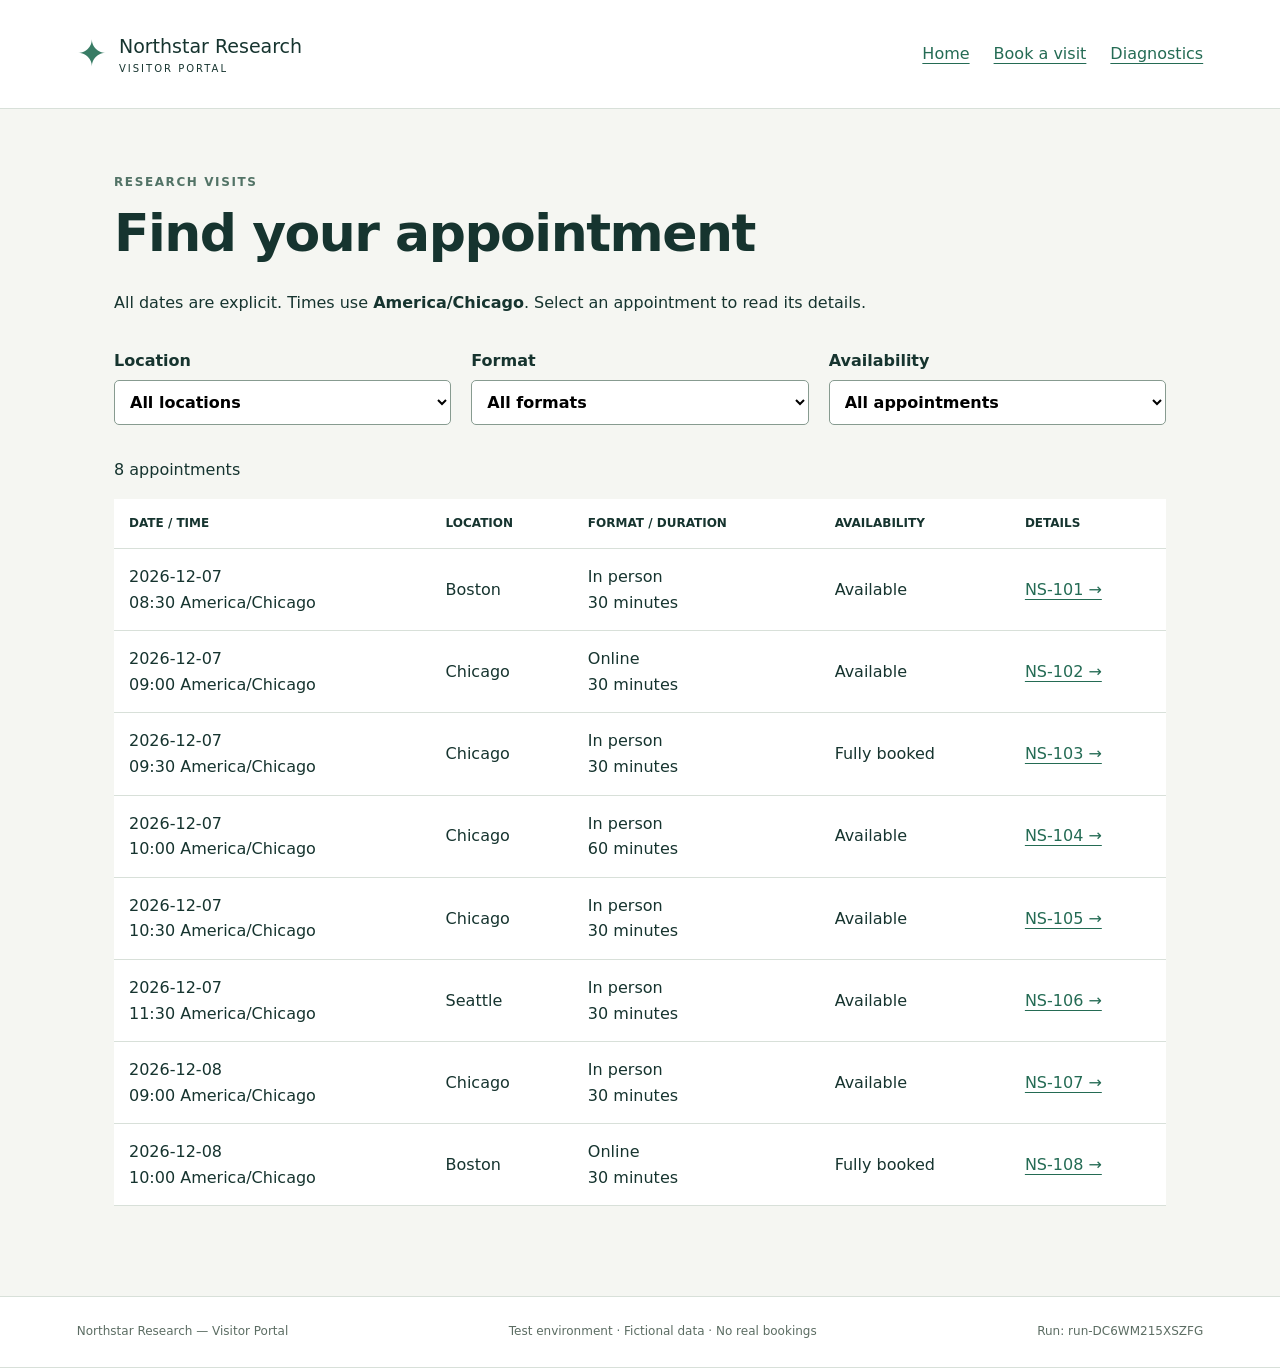
==== appointments.html @ 43f2813e "ChatGPT generated website" ====
<!doctype html>
<html lang="en"><head><meta charset="utf-8"><meta name="viewport" content="width=device-width,initial-scale=1"><title>Find your appointment | Northstar Research</title><link rel="stylesheet" href="assets/styles.css"><script defer src="assets/config.js"></script><script defer src="assets/app.js"></script></head><body data-page="appointments"><a class="skip" href="#main">Skip to content</a><header><a class="brand" href="index.html"><b class="mark">✦</b><span>Northstar Research<small>VISITOR PORTAL</small></span></a><nav aria-label="Main navigation"><a href="index.html">Home</a><a href="guidelines.html">Book a visit</a><a href="diagnostics.html">Diagnostics</a></nav></header><div id="storage-warning" role="status"></div><main id="main"><p class="eyebrow">Research visits</p><h1>Find your appointment</h1><p>All dates are explicit. Times use <strong>America/Chicago</strong>. Select an appointment to read its details.</p><div class="filters"><label>Location<select id="location"><option value="">All locations</option><option>Chicago</option><option>Boston</option><option>Seattle</option></select></label><label>Format<select id="format"><option value="">All formats</option><option>In person</option><option>Online</option></select></label><label>Availability<select id="availability"><option value="">All appointments</option><option>Available</option><option>Fully booked</option></select></label></div><div id="appointments" aria-live="polite"></div><noscript><p class="notice">The HTML reading and navigation tests work without JavaScript. Booking, filters, run tracking, code reveal, and diagnostics require JavaScript. Without JavaScript, manually retain the run parameter in links if needed; no events are recorded.</p></noscript></main><footer><span>Northstar Research — Visitor Portal</span><span>Test environment · Fictional data · No real bookings</span><span id="run-label"></span></footer></body></html>
---- assets/styles.css ----
*{box-sizing:border-box}body{margin:0;background:#f5f6f2;color:#16342f;font:16px/1.6 system-ui,sans-serif}header,footer{display:flex;justify-content:space-between;align-items:center;gap:24px;padding:25px max(6vw,20px);border-bottom:1px solid #d8e0d9;background:white}.brand{display:flex;gap:12px;align-items:center;text-decoration:none;color:inherit;font-size:19px}.mark{font-size:36px;color:#387c65}small{display:block;font-size:10px;letter-spacing:2px}nav{display:flex;gap:24px}a{color:#246b54;text-underline-offset:4px}main{max-width:1100px;margin:64px auto 90px;padding:0 24px;min-height:60vh}h1{font-size:clamp(32px,5vw,52px);line-height:1.12;letter-spacing:-1.5px;margin:12px 0 28px;max-width:850px}h2{font-size:23px;line-height:1.3}.eyebrow,.card span{font-size:12px;letter-spacing:1.6px;text-transform:uppercase;color:#527366;font-weight:700}.lead{font-size:20px;max-width:750px;color:#53665e}.cards{display:grid;grid-template-columns:repeat(2,1fr);gap:20px;margin-top:40px}.card,.panel{background:white;border:1px solid #d8e0d9;border-radius:12px;padding:28px;margin-bottom:24px}.card{text-decoration:none;color:inherit;margin:0}.card:hover{border-color:#32735a;box-shadow:0 6px 20px #17372a0d}.card p{color:#53665e}.button,button{display:inline-block;background:#215d48;color:white;border:0;border-radius:6px;padding:13px 21px;font:inherit;font-weight:600;text-decoration:none;cursor:pointer}.secondary{background:#e3ebe5;color:#173d30}.actions{display:flex;gap:14px;flex-wrap:wrap;margin:24px 0}label{display:block;font-weight:600;margin:16px 0}input,select,textarea{display:block;width:100%;font:inherit;background:white;border:1px solid #879b90;border-radius:5px;padding:11px;margin-top:7px}input[type=checkbox]{display:inline;width:auto;margin-right:10px}.filters{display:flex;gap:20px}.filters label{flex:1}form{max-width:640px}.error{color:#a52424;font-weight:600}.code{font:700 25px ui-monospace,monospace;letter-spacing:2px}table{width:100%;border-collapse:collapse;background:white}th,td{text-align:left;padding:15px;border-bottom:1px solid #d8e0d9}th{font-size:12px;text-transform:uppercase}.table-wrap{overflow:auto}dl{display:grid;grid-template-columns:180px 1fr;gap:12px}dt{font-weight:600}dd{margin:0;overflow-wrap:anywhere;white-space:pre-wrap}.notice,#storage-warning:not(:empty){padding:16px;background:#fff0cb}.badge{background:#e4eee7;padding:4px 10px;border-radius:20px;white-space:nowrap}footer{font-size:12px;flex-wrap:wrap;color:#5c6d63;border-top:1px solid #d8e0d9}.skip{position:absolute;left:-9999px}.skip:focus{left:10px;top:10px;background:white;padding:10px}:focus-visible{outline:3px solid #c88024;outline-offset:4px}button:disabled{opacity:.5;cursor:default}li{margin:10px 0}.event{padding:14px 0;border-bottom:1px solid #d8e0d9;overflow-wrap:anywhere}.event small{letter-spacing:0;font-size:12px}@media(max-width:700px){header{align-items:flex-start;flex-direction:column}nav{gap:18px}.cards{grid-template-columns:1fr}.filters{display:block}main{margin-top:35px}dl{grid-template-columns:1fr;gap:4px}dd{margin-bottom:14px}th,td{padding:10px}}
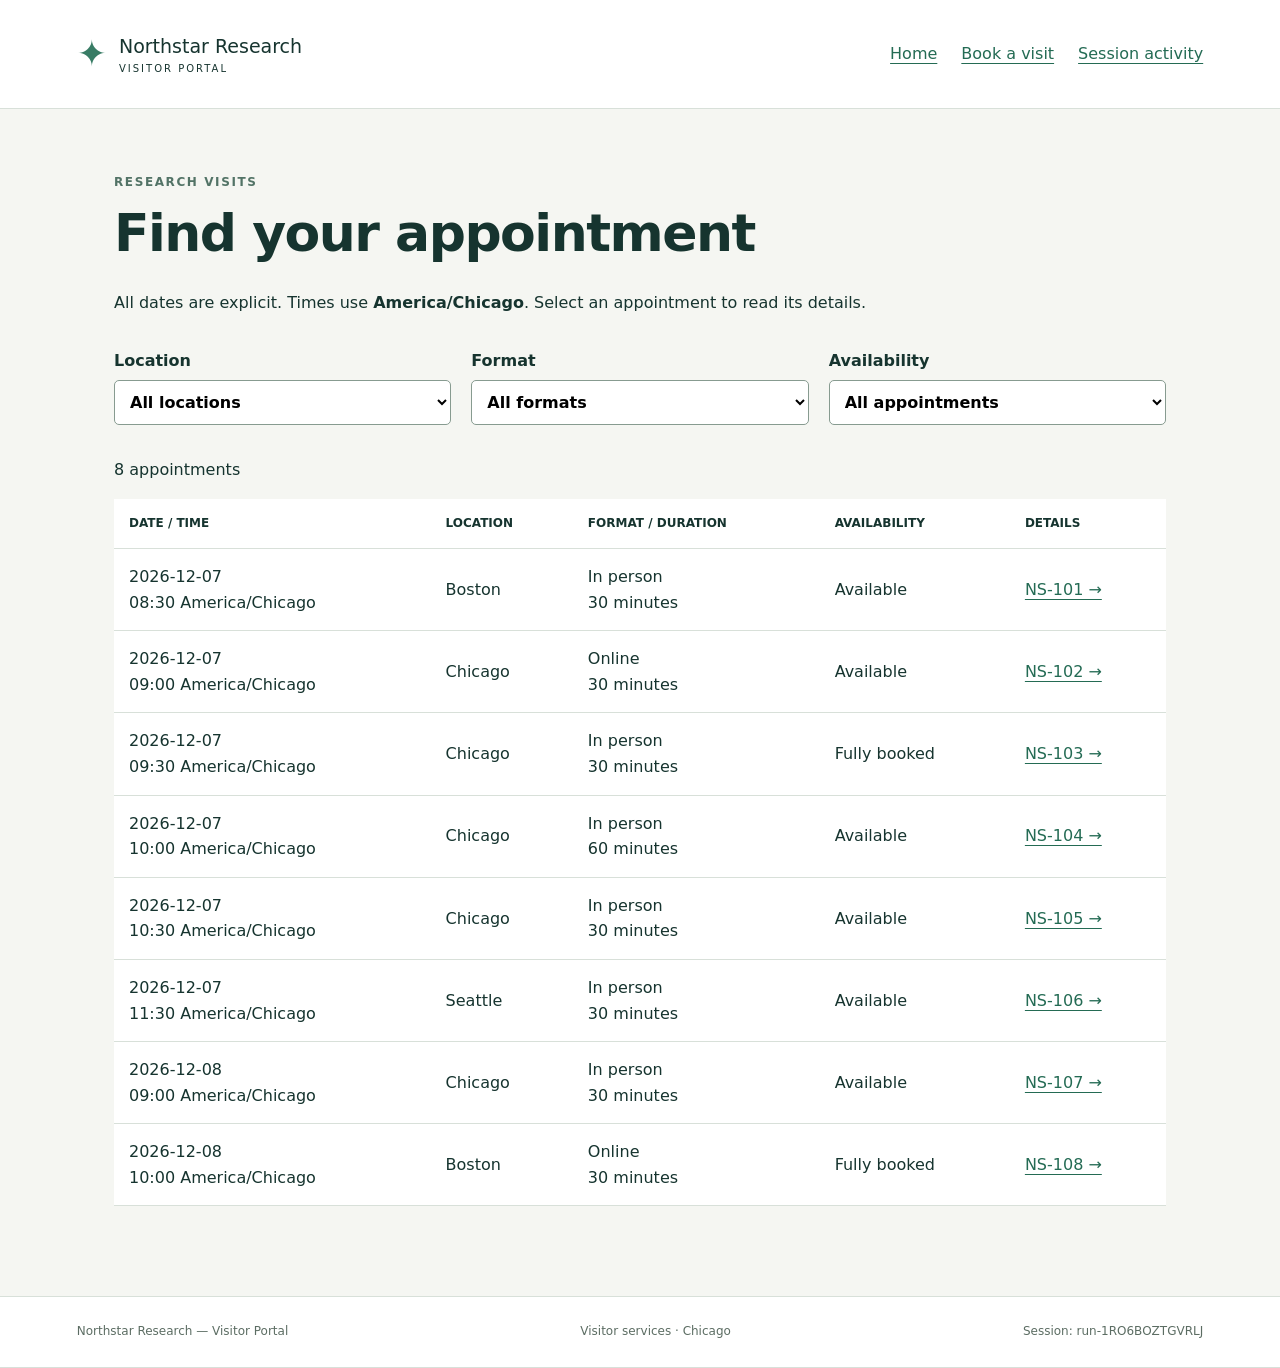
==== commit f11e1429: "Fixed fictional details" ====
--- a/appointments.html
+++ b/appointments.html
@@ -1,2 +1,2 @@
 <!doctype html>
-<html lang="en"><head><meta charset="utf-8"><meta name="viewport" content="width=device-width,initial-scale=1"><title>Find your appointment | Northstar Research</title><link rel="stylesheet" href="assets/styles.css"><script defer src="assets/config.js"></script><script defer src="assets/app.js"></script></head><body data-page="appointments"><a class="skip" href="#main">Skip to content</a><header><a class="brand" href="index.html"><b class="mark">✦</b><span>Northstar Research<small>VISITOR PORTAL</small></span></a><nav aria-label="Main navigation"><a href="index.html">Home</a><a href="guidelines.html">Book a visit</a><a href="diagnostics.html">Diagnostics</a></nav></header><div id="storage-warning" role="status"></div><main id="main"><p class="eyebrow">Research visits</p><h1>Find your appointment</h1><p>All dates are explicit. Times use <strong>America/Chicago</strong>. Select an appointment to read its details.</p><div class="filters"><label>Location<select id="location"><option value="">All locations</option><option>Chicago</option><option>Boston</option><option>Seattle</option></select></label><label>Format<select id="format"><option value="">All formats</option><option>In person</option><option>Online</option></select></label><label>Availability<select id="availability"><option value="">All appointments</option><option>Available</option><option>Fully booked</option></select></label></div><div id="appointments" aria-live="polite"></div><noscript><p class="notice">The HTML reading and navigation tests work without JavaScript. Booking, filters, run tracking, code reveal, and diagnostics require JavaScript. Without JavaScript, manually retain the run parameter in links if needed; no events are recorded.</p></noscript></main><footer><span>Northstar Research — Visitor Portal</span><span>Test environment · Fictional data · No real bookings</span><span id="run-label"></span></footer></body></html>+<html lang="en"><head><meta charset="utf-8"><meta name="viewport" content="width=device-width,initial-scale=1"><title>Find your appointment | Northstar Research</title><link rel="stylesheet" href="assets/styles.css"><script defer src="assets/config.js"></script><script defer src="assets/app.js"></script></head><body data-page="appointments"><a class="skip" href="#main">Skip to content</a><header><a class="brand" href="index.html"><b class="mark">✦</b><span>Northstar Research<small>VISITOR PORTAL</small></span></a><nav aria-label="Main navigation"><a href="index.html">Home</a><a href="guidelines.html">Book a visit</a><a href="diagnostics.html">Session activity</a></nav></header><div id="storage-warning" role="status"></div><main id="main"><p class="eyebrow">Research visits</p><h1>Find your appointment</h1><p>All dates are explicit. Times use <strong>America/Chicago</strong>. Select an appointment to read its details.</p><div class="filters"><label>Location<select id="location"><option value="">All locations</option><option>Chicago</option><option>Boston</option><option>Seattle</option></select></label><label>Format<select id="format"><option value="">All formats</option><option>In person</option><option>Online</option></select></label><label>Availability<select id="availability"><option value="">All appointments</option><option>Available</option><option>Fully booked</option></select></label></div><div id="appointments" aria-live="polite"></div><noscript><p class="notice">Enable JavaScript to browse appointments, manage your booking, and view session activity. Visitor reference pages and directions remain available without JavaScript.</p></noscript></main><footer><span>Northstar Research — Visitor Portal</span><span>Visitor services · Chicago</span><span id="run-label"></span></footer></body></html>
